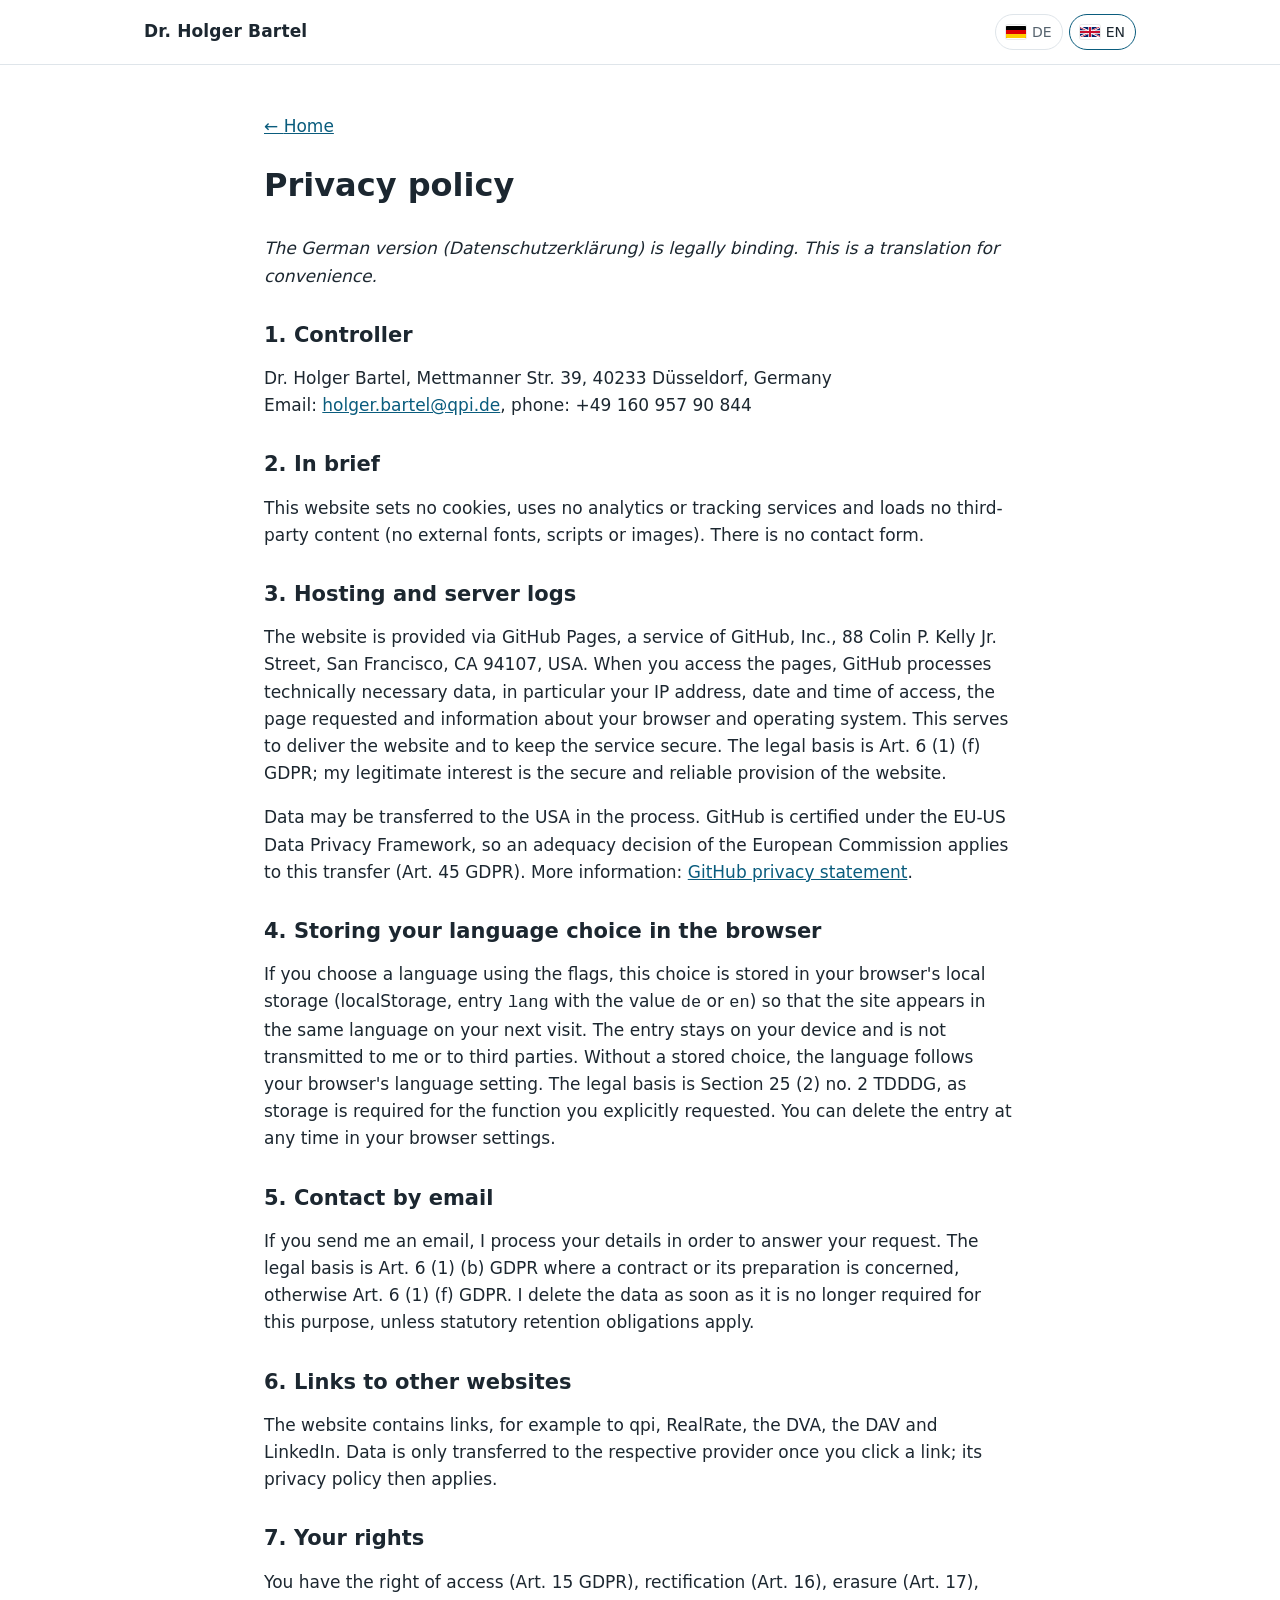
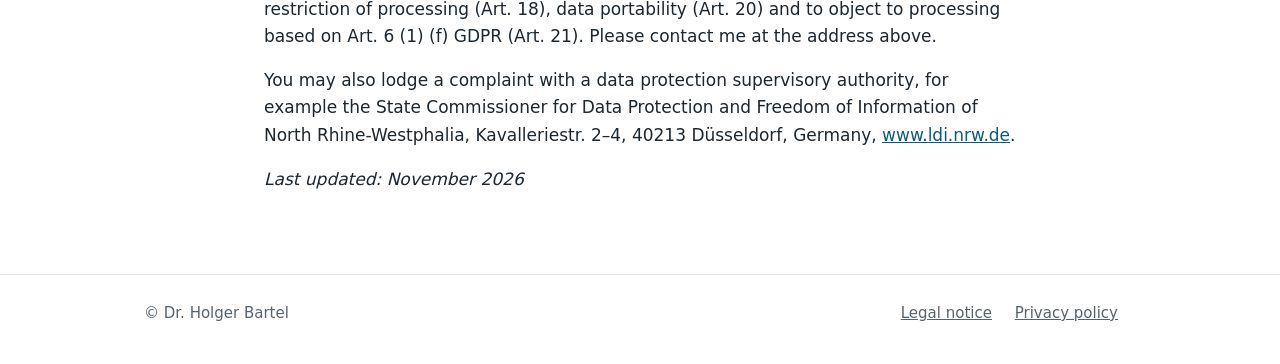
==== datenschutz.html @ e02b3cba "drbartel.com: statische Seite DE/EN mit Impressum und Datenschutz (Entwurf zur Vorschau) Co-Authored" ====
<!doctype html>
<html lang="en" data-title-de="Datenschutzerklärung – Dr. Holger Bartel" data-title-en="Privacy policy – Dr. Holger Bartel">
<head>
  <meta charset="utf-8">
  <meta name="viewport" content="width=device-width, initial-scale=1">
  <meta http-equiv="Content-Security-Policy" content="default-src 'self'; img-src 'self' data:; style-src 'self'; script-src 'self'; base-uri 'none'; form-action 'none'">
  <meta name="referrer" content="strict-origin-when-cross-origin">
  <title>Privacy policy – Dr. Holger Bartel</title>
  <link rel="stylesheet" href="assets/style.css">
  <link rel="icon" href="data:,">
  <script src="assets/lang.js"></script>
</head>
<body>

<header class="top">
  <div class="wrap">
    <a class="brand" href="./">Dr. Holger Bartel</a>
    <div class="langs" role="group" aria-label="Sprache / Language">
      <button type="button" data-set-lang="de" aria-pressed="false" title="Deutsch">
        <svg viewBox="0 0 5 3" aria-hidden="true"><rect width="5" height="3" y="0" fill="#000"/><rect width="5" height="2" y="1" fill="#D00"/><rect width="5" height="1" y="2" fill="#FFCE00"/></svg>DE
      </button>
      <button type="button" data-set-lang="en" aria-pressed="false" title="English">
        <svg viewBox="0 0 60 30" aria-hidden="true"><clipPath id="uk-t"><path d="M30,15 h30 v15 z v15 h-30 z h-30 v-15 z v-15 h30 z"/></clipPath><path d="M0,0 v30 h60 v-30 z" fill="#012169"/><path d="M0,0 L60,30 M60,0 L0,30" stroke="#fff" stroke-width="6"/><path d="M0,0 L60,30 M60,0 L0,30" clip-path="url(#uk-t)" stroke="#C8102E" stroke-width="4"/><path d="M30,0 v30 M0,15 h60" stroke="#fff" stroke-width="10"/><path d="M30,0 v30 M0,15 h60" stroke="#C8102E" stroke-width="6"/></svg>EN
      </button>
    </div>
  </div>
</header>

<main class="legal">
  <div class="wrap">
    <a class="back" href="./">← <span data-l="de">Zur Startseite</span><span data-l="en">Home</span></a>

    <div data-l="de">
      <h1>Datenschutzerklärung</h1>

      <h2>1. Verantwortlicher</h2>
      <p>Dr. Holger Bartel, Mettmanner Str. 39, 40233 Düsseldorf, Deutschland<br>
      E-Mail: <a href="mailto:holger.bartel@qpi.de">holger.bartel@qpi.de</a>, Telefon: +49 160 957 90 844</p>

      <h2>2. Das Wichtigste in Kürze</h2>
      <p>Diese Website setzt keine Cookies, verwendet keine Analyse- oder Tracking-Dienste und lädt keine
      Inhalte von Dritten (keine externen Schriften, Skripte oder Bilder). Es gibt kein Kontaktformular.</p>

      <h2>3. Hosting und Server-Protokolle</h2>
      <p>Die Website wird über GitHub Pages bereitgestellt, einen Dienst der GitHub, Inc., 88 Colin P. Kelly Jr.
      Street, San Francisco, CA 94107, USA. Beim Aufruf der Seiten verarbeitet GitHub technisch notwendige Daten,
      insbesondere Ihre IP-Adresse, Datum und Uhrzeit des Abrufs, die aufgerufene Seite sowie Angaben zu Browser
      und Betriebssystem. Dies dient der Auslieferung der Website und der Sicherheit des Dienstes.
      Rechtsgrundlage ist Art. 6 Abs. 1 lit. f DSGVO; mein berechtigtes Interesse liegt in einer sicheren und
      zuverlässigen Bereitstellung der Website.</p>
      <p>Dabei können Daten in die USA übermittelt werden. GitHub ist nach dem EU-US Data Privacy Framework
      zertifiziert; für diese Übermittlung besteht damit ein Angemessenheitsbeschluss der EU-Kommission
      (Art. 45 DSGVO). Weitere Informationen:
      <a href="https://docs.github.com/de/site-policy/privacy-policies/github-general-privacy-statement" rel="noopener">Datenschutzerklärung von GitHub</a>.</p>

      <h2>4. Speicherung der Sprachwahl im Browser</h2>
      <p>Wenn Sie über die Flaggen die Sprache wählen, wird diese Wahl im lokalen Speicher Ihres Browsers
      (localStorage, Eintrag <code>lang</code> mit dem Wert <code>de</code> oder <code>en</code>) abgelegt, damit
      die Seite beim nächsten Besuch in derselben Sprache erscheint. Der Eintrag bleibt auf Ihrem Gerät und wird
      nicht an mich oder Dritte übertragen. Ohne gespeicherte Wahl richtet sich die Sprache nach der
      Spracheinstellung Ihres Browsers. Rechtsgrundlage ist § 25 Abs. 2 Nr. 2 TDDDG, da die Speicherung für die
      von Ihnen ausdrücklich gewünschte Funktion erforderlich ist. Sie können den Eintrag jederzeit über die
      Einstellungen Ihres Browsers löschen.</p>

      <h2>5. Kontakt per E-Mail</h2>
      <p>Wenn Sie mir eine E-Mail schreiben, verarbeite ich Ihre Angaben, um Ihre Anfrage zu beantworten.
      Rechtsgrundlage ist Art. 6 Abs. 1 lit. b DSGVO, soweit es um einen Vertrag oder dessen Anbahnung geht,
      sonst Art. 6 Abs. 1 lit. f DSGVO. Ich lösche die Daten, sobald sie dafür nicht mehr erforderlich sind und
      keine gesetzlichen Aufbewahrungspflichten entgegenstehen.</p>

      <h2>6. Links zu anderen Websites</h2>
      <p>Die Website enthält Links, zum Beispiel zu qpi, RealRate, der DVA, der DAV und LinkedIn. Erst wenn Sie
      einen Link anklicken, werden Daten an den jeweiligen Anbieter übertragen; dann gilt dessen
      Datenschutzerklärung.</p>

      <h2>7. Ihre Rechte</h2>
      <p>Sie haben das Recht auf Auskunft (Art. 15 DSGVO), Berichtigung (Art. 16), Löschung (Art. 17),
      Einschränkung der Verarbeitung (Art. 18), Datenübertragbarkeit (Art. 20) und Widerspruch gegen
      Verarbeitungen auf Grundlage von Art. 6 Abs. 1 lit. f DSGVO (Art. 21). Wenden Sie sich dazu an die oben
      genannte Adresse.</p>
      <p>Sie können sich außerdem bei einer Datenschutz-Aufsichtsbehörde beschweren, zum Beispiel bei der
      Landesbeauftragten für Datenschutz und Informationsfreiheit Nordrhein-Westfalen, Kavalleriestr. 2–4,
      40213 Düsseldorf, <a href="https://www.ldi.nrw.de/" rel="noopener">www.ldi.nrw.de</a>.</p>

      <p><em>Stand: November 2026</em></p>
    </div>

    <div data-l="en">
      <h1>Privacy policy</h1>
      <p><em>The German version (Datenschutzerklärung) is legally binding. This is a translation for convenience.</em></p>

      <h2>1. Controller</h2>
      <p>Dr. Holger Bartel, Mettmanner Str. 39, 40233 Düsseldorf, Germany<br>
      Email: <a href="mailto:holger.bartel@qpi.de">holger.bartel@qpi.de</a>, phone: +49 160 957 90 844</p>

      <h2>2. In brief</h2>
      <p>This website sets no cookies, uses no analytics or tracking services and loads no third-party content
      (no external fonts, scripts or images). There is no contact form.</p>

      <h2>3. Hosting and server logs</h2>
      <p>The website is provided via GitHub Pages, a service of GitHub, Inc., 88 Colin P. Kelly Jr. Street,
      San Francisco, CA 94107, USA. When you access the pages, GitHub processes technically necessary data, in
      particular your IP address, date and time of access, the page requested and information about your browser
      and operating system. This serves to deliver the website and to keep the service secure. The legal basis is
      Art. 6 (1) (f) GDPR; my legitimate interest is the secure and reliable provision of the website.</p>
      <p>Data may be transferred to the USA in the process. GitHub is certified under the EU-US Data Privacy
      Framework, so an adequacy decision of the European Commission applies to this transfer (Art. 45 GDPR).
      More information:
      <a href="https://docs.github.com/en/site-policy/privacy-policies/github-general-privacy-statement" rel="noopener">GitHub privacy statement</a>.</p>

      <h2>4. Storing your language choice in the browser</h2>
      <p>If you choose a language using the flags, this choice is stored in your browser's local storage
      (localStorage, entry <code>lang</code> with the value <code>de</code> or <code>en</code>) so that the site
      appears in the same language on your next visit. The entry stays on your device and is not transmitted to me
      or to third parties. Without a stored choice, the language follows your browser's language setting. The legal
      basis is Section 25 (2) no. 2 TDDDG, as storage is required for the function you explicitly requested. You can
      delete the entry at any time in your browser settings.</p>

      <h2>5. Contact by email</h2>
      <p>If you send me an email, I process your details in order to answer your request. The legal basis is
      Art. 6 (1) (b) GDPR where a contract or its preparation is concerned, otherwise Art. 6 (1) (f) GDPR. I delete
      the data as soon as it is no longer required for this purpose, unless statutory retention obligations apply.</p>

      <h2>6. Links to other websites</h2>
      <p>The website contains links, for example to qpi, RealRate, the DVA, the DAV and LinkedIn. Data is only
      transferred to the respective provider once you click a link; its privacy policy then applies.</p>

      <h2>7. Your rights</h2>
      <p>You have the right of access (Art. 15 GDPR), rectification (Art. 16), erasure (Art. 17), restriction of
      processing (Art. 18), data portability (Art. 20) and to object to processing based on Art. 6 (1) (f) GDPR
      (Art. 21). Please contact me at the address above.</p>
      <p>You may also lodge a complaint with a data protection supervisory authority, for example the State
      Commissioner for Data Protection and Freedom of Information of North Rhine-Westphalia, Kavalleriestr. 2–4,
      40213 Düsseldorf, Germany, <a href="https://www.ldi.nrw.de/" rel="noopener">www.ldi.nrw.de</a>.</p>

      <p><em>Last updated: November 2026</em></p>
    </div>
  </div>
</main>

<footer>
  <div class="wrap">
    <span>© Dr. Holger Bartel</span>
    <nav>
      <a href="impressum.html"><span data-l="de">Impressum</span><span data-l="en">Legal notice</span></a>
      <a href="datenschutz.html"><span data-l="de">Datenschutz</span><span data-l="en">Privacy policy</span></a>
    </nav>
  </div>
</footer>

</body>
</html>
---- assets/style.css ----
:root {
  --ink: #1c2730;
  --muted: #56636e;
  --line: #dfe5ea;
  --bg: #ffffff;
  --soft: #f4f7f9;
  --accent: #0a5c7d;
  --accent-ink: #ffffff;
  --radius: 14px;
  --max: 1040px;
}

* { box-sizing: border-box; }

html { -webkit-text-size-adjust: 100%; }

body {
  margin: 0;
  font-family: system-ui, -apple-system, "Segoe UI", Roboto, "Helvetica Neue", Arial, sans-serif;
  font-size: 17px;
  line-height: 1.6;
  color: var(--ink);
  background: var(--bg);
}

/* Language switching: without JavaScript English is shown. */
[data-l="de"] { display: none; }
html[data-lang="de"] [data-l="de"] { display: revert; }
html[data-lang="de"] [data-l="en"] { display: none; }

a { color: var(--accent); }
a:hover { text-decoration-thickness: 2px; }

.wrap { max-width: var(--max); margin: 0 auto; padding: 0 24px; }

/* Header */
.top {
  border-bottom: 1px solid var(--line);
  background: var(--bg);
}
.top .wrap {
  display: flex;
  align-items: center;
  justify-content: space-between;
  gap: 16px;
  min-height: 64px;
}
.brand {
  font-weight: 650;
  letter-spacing: 0.01em;
  color: var(--ink);
  text-decoration: none;
}
.langs { display: flex; gap: 6px; }
.langs button {
  display: inline-flex;
  align-items: center;
  gap: 6px;
  padding: 6px 10px;
  border: 1px solid var(--line);
  border-radius: 999px;
  background: var(--bg);
  color: var(--muted);
  font: inherit;
  font-size: 14px;
  cursor: pointer;
}
.langs button[aria-pressed="true"] {
  border-color: var(--accent);
  color: var(--ink);
}
.langs svg { width: 20px; height: 14px; border-radius: 2px; box-shadow: 0 0 0 1px rgba(0,0,0,.08); }

/* Hero */
.hero { padding: 72px 0 56px; background: var(--soft); border-bottom: 1px solid var(--line); }
.hero h1 { font-size: clamp(30px, 4.4vw, 44px); line-height: 1.15; margin: 0 0 10px; }
.hero .role { font-size: 19px; color: var(--muted); margin: 0 0 22px; }
.hero p.lead { max-width: 720px; margin: 0; font-size: 19px; }

/* Sections */
section { padding: 56px 0; }
h2 { font-size: 26px; line-height: 1.25; margin: 0 0 24px; }
h3 { font-size: 20px; line-height: 1.3; margin: 0 0 10px; }

.cards {
  display: grid;
  grid-template-columns: repeat(3, minmax(0, 1fr));
  gap: 20px;
}
.card h3 { hyphens: auto; overflow-wrap: break-word; }
.card {
  border: 1px solid var(--line);
  border-radius: var(--radius);
  padding: 26px 24px 22px;
  display: flex;
  flex-direction: column;
}
.card p { margin: 0 0 14px; }
.card ul { margin: 0 0 16px; padding-left: 20px; color: var(--muted); font-size: 15.5px; }
.card .more { margin-top: auto; font-weight: 600; }
.kicker {
  font-size: 13px;
  font-weight: 650;
  letter-spacing: .08em;
  text-transform: uppercase;
  color: var(--accent);
  margin: 0 0 8px;
}

.about { background: var(--soft); border-top: 1px solid var(--line); border-bottom: 1px solid var(--line); }
.about .cols { display: grid; grid-template-columns: 1.4fr 1fr; gap: 40px; }
.about p { margin-top: 0; }
.about ul { margin: 0; padding-left: 20px; }
.about li { margin-bottom: 6px; }

.contact p { margin: 0 0 8px; }
.button {
  display: inline-block;
  margin-top: 14px;
  padding: 11px 20px;
  border-radius: 999px;
  background: var(--accent);
  color: var(--accent-ink);
  text-decoration: none;
  font-weight: 600;
}
.button:hover { filter: brightness(1.08); }
.contact .after-button { margin-top: 18px; }

/* Footer */
footer { border-top: 1px solid var(--line); padding: 26px 0 40px; color: var(--muted); font-size: 15px; }
footer .wrap { display: flex; flex-wrap: wrap; justify-content: space-between; gap: 12px; }
footer nav a { margin-right: 18px; color: var(--muted); }

/* Legal pages */
.legal { padding: 48px 0 64px; }
.legal .wrap { max-width: 800px; }
.legal h1 { font-size: 32px; margin: 0 0 24px; }
.legal h2 { font-size: 21px; margin: 32px 0 10px; }
.legal p, .legal li { color: var(--ink); }
.back { display: inline-block; margin-bottom: 20px; }

@media (max-width: 860px) {
  .cards { grid-template-columns: 1fr; }
  .about .cols { grid-template-columns: 1fr; gap: 24px; }
  .hero { padding: 52px 0 40px; }
}

@media (prefers-color-scheme: dark) {
  :root {
    --ink: #e6ecf0;
    --muted: #a3b1bc;
    --line: #2a3742;
    --bg: #12191f;
    --soft: #172129;
    --accent: #6cc3e6;
    --accent-ink: #0b1418;
  }
}
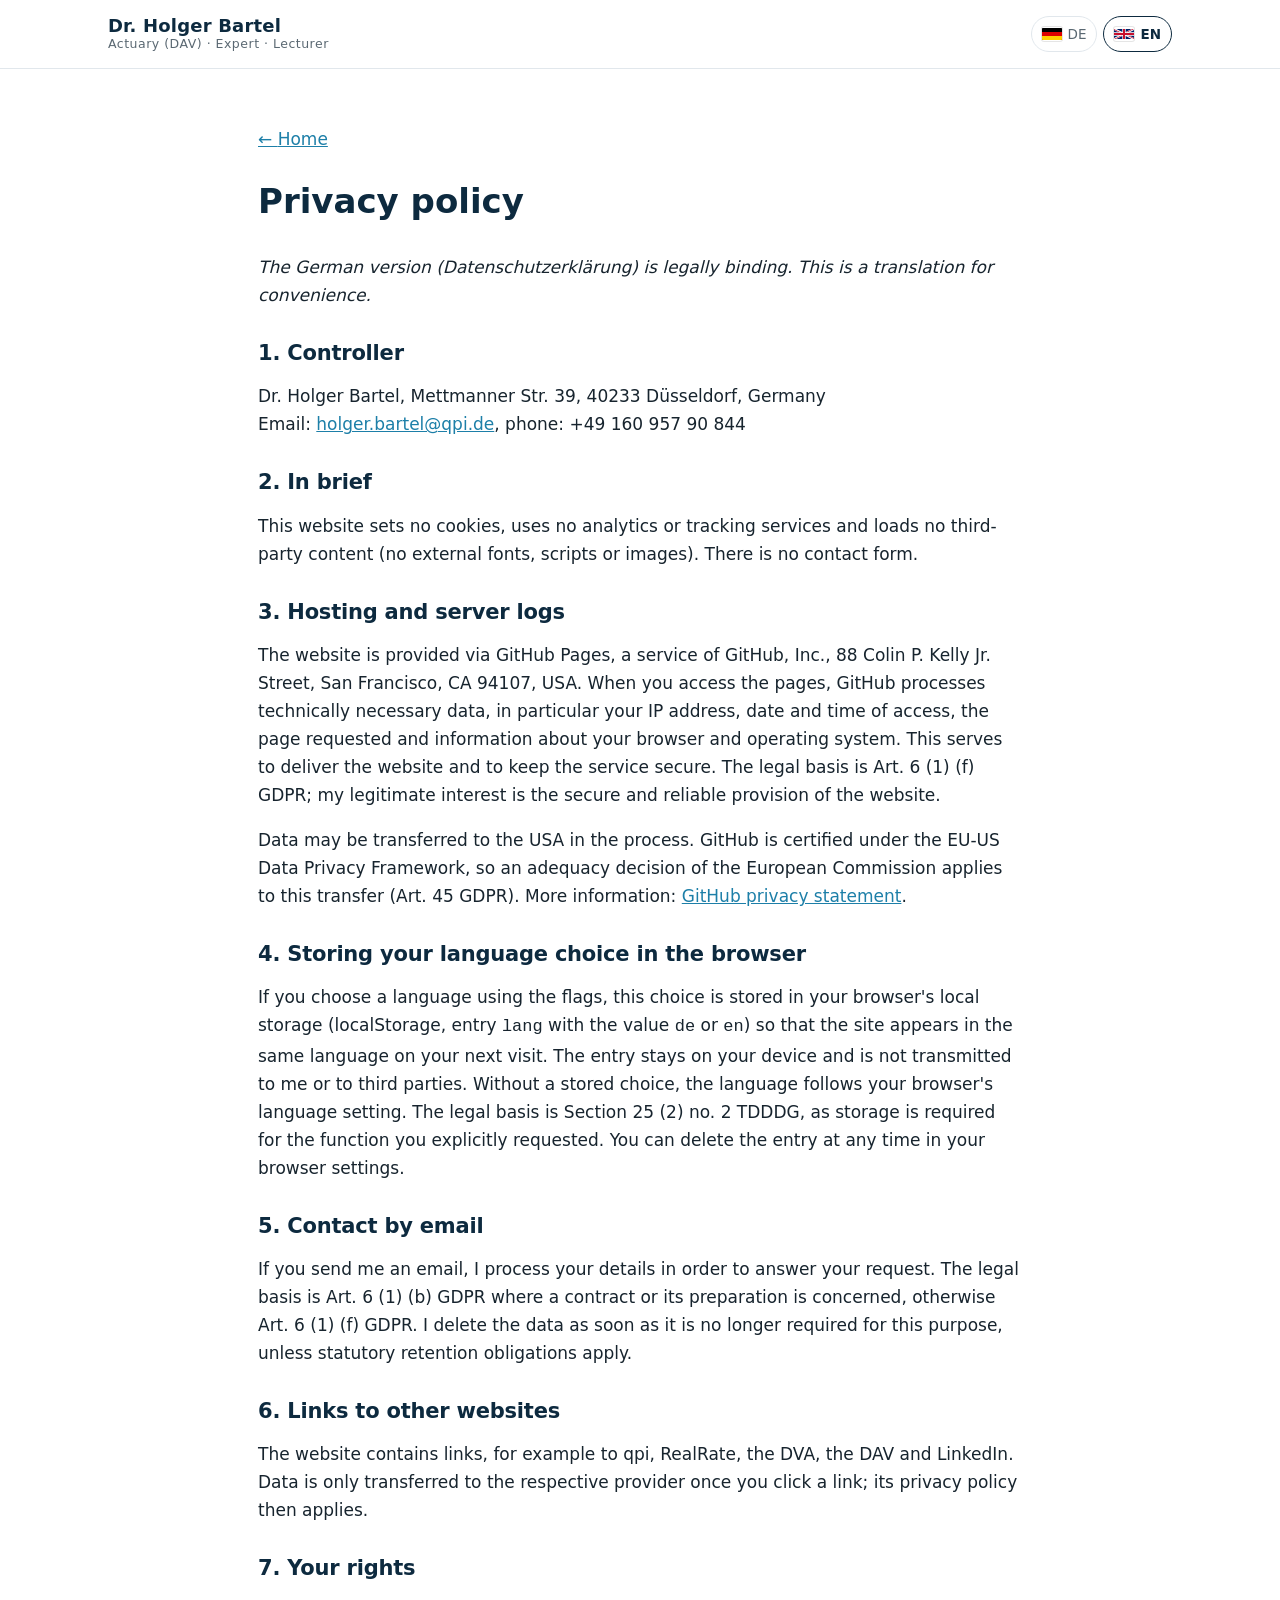
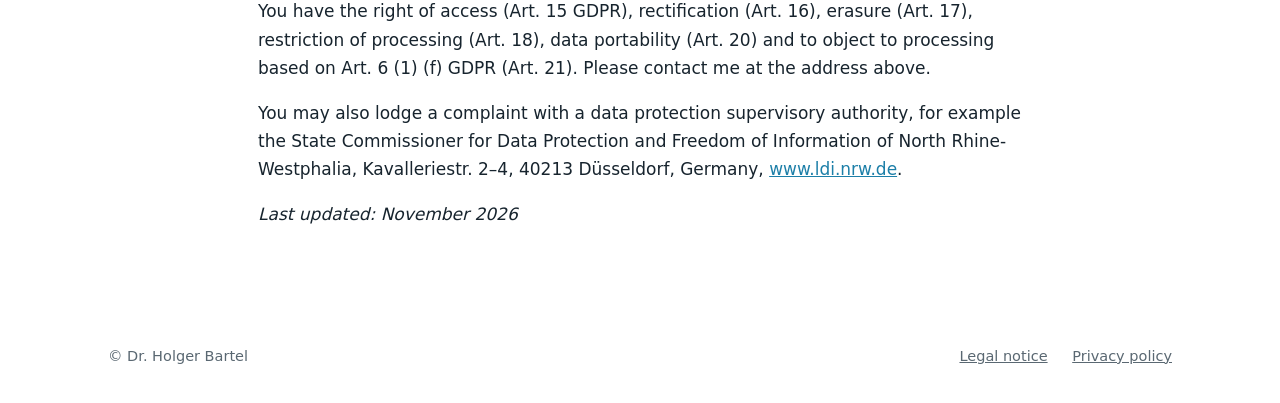
==== commit 24a493f3: "Neugestaltung: Porträt, Kopfbereich, gleich aufgebaute Leistungskarten, Vorgehen, Seminare, Werdegan" ====
--- a/datenschutz.html
+++ b/datenschutz.html
@@ -14,7 +14,7 @@
 
 <header class="top">
   <div class="wrap">
-    <a class="brand" href="./">Dr. Holger Bartel</a>
+    <a class="brand" href="./"><strong>Dr. Holger Bartel</strong><small><span data-l="de">Aktuar (DAV) · Gutachter · Dozent</span><span data-l="en">Actuary (DAV) · Expert · Lecturer</span></small></a>
     <div class="langs" role="group" aria-label="Sprache / Language">
       <button type="button" data-set-lang="de" aria-pressed="false" title="Deutsch">
         <svg viewBox="0 0 5 3" aria-hidden="true"><rect width="5" height="3" y="0" fill="#000"/><rect width="5" height="2" y="1" fill="#D00"/><rect width="5" height="1" y="2" fill="#FFCE00"/></svg>DE
--- a/assets/style.css
+++ b/assets/style.css
@@ -1,24 +1,29 @@
+/* drbartel.com – no external fonts or resources */
 :root {
-  --ink: #1c2730;
-  --muted: #56636e;
-  --line: #dfe5ea;
+  --navy: #0d2a3f;
+  --navy-2: #123a56;
+  --ink: #17242e;
+  --muted: #5a6872;
+  --line: #e1e7ec;
   --bg: #ffffff;
-  --soft: #f4f7f9;
-  --accent: #0a5c7d;
-  --accent-ink: #ffffff;
-  --radius: 14px;
-  --max: 1040px;
+  --soft: #f3f6f9;
+  --accent: #1d7fa8;
+  --accent-2: #3fb3c9;
+  --gold: #c8a45c;
+  --radius: 18px;
+  --max: 1120px;
+  --shadow: 0 1px 2px rgba(13, 42, 63, .06), 0 8px 28px rgba(13, 42, 63, .08);
 }
 
 * { box-sizing: border-box; }
-
-html { -webkit-text-size-adjust: 100%; }
+html { -webkit-text-size-adjust: 100%; scroll-behavior: smooth; }
+@media (prefers-reduced-motion: reduce) { html { scroll-behavior: auto; } }
 
 body {
   margin: 0;
   font-family: system-ui, -apple-system, "Segoe UI", Roboto, "Helvetica Neue", Arial, sans-serif;
   font-size: 17px;
-  line-height: 1.6;
+  line-height: 1.65;
   color: var(--ink);
   background: var(--bg);
 }
@@ -29,131 +34,259 @@
 html[data-lang="de"] [data-l="en"] { display: none; }
 
 a { color: var(--accent); }
-a:hover { text-decoration-thickness: 2px; }
-
-.wrap { max-width: var(--max); margin: 0 auto; padding: 0 24px; }
-
-/* Header */
+img { max-width: 100%; height: auto; display: block; }
+.wrap { max-width: var(--max); margin: 0 auto; padding: 0 28px; }
+.skip { position: absolute; left: -9999px; }
+.skip:focus { left: 16px; top: 12px; z-index: 100; background: #fff; padding: 8px 12px; border-radius: 8px; }
+
+/* ---------- Header ---------- */
 .top {
+  position: sticky;
+  top: 0;
+  z-index: 50;
+  background: rgba(255, 255, 255, .92);
+  backdrop-filter: saturate(160%) blur(10px);
+  -webkit-backdrop-filter: saturate(160%) blur(10px);
   border-bottom: 1px solid var(--line);
-  background: var(--bg);
-}
-.top .wrap {
-  display: flex;
-  align-items: center;
-  justify-content: space-between;
-  gap: 16px;
-  min-height: 64px;
-}
-.brand {
-  font-weight: 650;
-  letter-spacing: 0.01em;
-  color: var(--ink);
-  text-decoration: none;
-}
+}
+.top .wrap { display: flex; align-items: center; gap: 28px; min-height: 68px; }
+.brand { display: flex; flex-direction: column; line-height: 1.15; text-decoration: none; color: var(--navy); }
+.brand strong { font-size: 18px; letter-spacing: .01em; }
+.brand small { font-size: 12.5px; color: var(--muted); letter-spacing: .04em; }
+.nav { display: flex; gap: 22px; margin-left: auto; }
+.nav a { color: var(--ink); text-decoration: none; font-size: 15.5px; font-weight: 500; }
+.nav a:hover { color: var(--accent); }
 .langs { display: flex; gap: 6px; }
+.brand + .langs { margin-left: auto; }
 .langs button {
-  display: inline-flex;
-  align-items: center;
-  gap: 6px;
-  padding: 6px 10px;
-  border: 1px solid var(--line);
-  border-radius: 999px;
-  background: var(--bg);
-  color: var(--muted);
-  font: inherit;
-  font-size: 14px;
-  cursor: pointer;
-}
-.langs button[aria-pressed="true"] {
-  border-color: var(--accent);
-  color: var(--ink);
-}
-.langs svg { width: 20px; height: 14px; border-radius: 2px; box-shadow: 0 0 0 1px rgba(0,0,0,.08); }
-
-/* Hero */
-.hero { padding: 72px 0 56px; background: var(--soft); border-bottom: 1px solid var(--line); }
-.hero h1 { font-size: clamp(30px, 4.4vw, 44px); line-height: 1.15; margin: 0 0 10px; }
-.hero .role { font-size: 19px; color: var(--muted); margin: 0 0 22px; }
-.hero p.lead { max-width: 720px; margin: 0; font-size: 19px; }
-
-/* Sections */
-section { padding: 56px 0; }
-h2 { font-size: 26px; line-height: 1.25; margin: 0 0 24px; }
-h3 { font-size: 20px; line-height: 1.3; margin: 0 0 10px; }
-
-.cards {
-  display: grid;
-  grid-template-columns: repeat(3, minmax(0, 1fr));
-  gap: 20px;
-}
+  display: inline-flex; align-items: center; gap: 6px;
+  padding: 6px 10px; border: 1px solid var(--line); border-radius: 999px;
+  background: #fff; color: var(--muted); font: inherit; font-size: 13.5px; cursor: pointer;
+}
+.langs button[aria-pressed="true"] { border-color: var(--navy); color: var(--navy); font-weight: 600; }
+.langs svg { width: 20px; height: 14px; border-radius: 2px; box-shadow: 0 0 0 1px rgba(0,0,0,.1); }
+
+/* ---------- Buttons ---------- */
+.btn {
+  display: inline-flex; align-items: center; gap: 8px;
+  padding: 13px 24px; border-radius: 999px;
+  font-weight: 600; font-size: 16px; text-decoration: none;
+  transition: transform .15s ease, box-shadow .15s ease, background .15s ease;
+}
+.btn:hover { transform: translateY(-1px); }
+.btn-primary { background: var(--gold); color: var(--navy); box-shadow: 0 6px 18px rgba(200, 164, 92, .35); }
+.btn-ghost { color: #fff; border: 1px solid rgba(255,255,255,.45); }
+.btn-ghost:hover { background: rgba(255,255,255,.08); }
+.btn-dark { background: var(--navy); color: #fff; }
+
+/* ---------- Hero ---------- */
+.hero {
+  position: relative;
+  overflow: hidden;
+  color: #fff;
+  background:
+    radial-gradient(900px 480px at 85% 10%, rgba(63, 179, 201, .28), transparent 60%),
+    radial-gradient(700px 420px at 10% 110%, rgba(29, 127, 168, .35), transparent 60%),
+    linear-gradient(135deg, var(--navy) 0%, var(--navy-2) 100%);
+}
+.hero::after {
+  content: ""; position: absolute; inset: 0; pointer-events: none;
+  background-image: linear-gradient(rgba(255,255,255,.04) 1px, transparent 1px),
+                    linear-gradient(90deg, rgba(255,255,255,.04) 1px, transparent 1px);
+  background-size: 44px 44px;
+  mask-image: linear-gradient(180deg, rgba(0,0,0,.9), transparent 85%);
+  -webkit-mask-image: linear-gradient(180deg, rgba(0,0,0,.9), transparent 85%);
+}
+.hero .wrap {
+  position: relative; z-index: 1;
+  display: grid; grid-template-columns: 1.25fr .85fr; gap: 56px; align-items: center;
+  padding-top: 84px; padding-bottom: 92px;
+}
+.eyebrow {
+  display: inline-block; margin: 0 0 18px;
+  font-size: 13.5px; font-weight: 650; letter-spacing: .12em; text-transform: uppercase;
+  color: var(--accent-2);
+}
+.hero h1 { font-size: clamp(34px, 4.6vw, 54px); line-height: 1.08; margin: 0 0 20px; letter-spacing: -.01em; }
+.hero h1 em { font-style: normal; color: var(--gold); }
+.hero .lead { font-size: 19.5px; color: rgba(255,255,255,.86); margin: 0 0 32px; max-width: 600px; }
+.hero .actions { display: flex; flex-wrap: wrap; gap: 14px; }
+.portrait { position: relative; justify-self: end; width: min(380px, 100%); }
+.portrait::before {
+  content: ""; position: absolute; inset: 22px -22px -22px 22px;
+  border: 2px solid rgba(200, 164, 92, .7); border-radius: 26px;
+}
+.portrait picture, .portrait img { position: relative; border-radius: 26px; box-shadow: 0 24px 60px rgba(0,0,0,.35); }
+.portrait figcaption {
+  position: absolute; left: -26px; bottom: 28px;
+  background: #fff; color: var(--navy); border-radius: 14px; padding: 12px 16px;
+  box-shadow: var(--shadow); font-size: 14px; line-height: 1.35;
+}
+.portrait figcaption strong { display: block; font-size: 15.5px; }
+
+/* ---------- Facts strip ---------- */
+.facts { background: #fff; border-bottom: 1px solid var(--line); }
+.facts ul {
+  list-style: none; margin: 0; padding: 0;
+  display: grid; grid-template-columns: repeat(4, minmax(0, 1fr));
+}
+.facts li { padding: 26px 22px; border-left: 1px solid var(--line); }
+.facts li:first-child { border-left: 0; padding-left: 0; }
+.facts b { display: block; font-size: 17px; color: var(--navy); }
+.facts li > span { color: var(--muted); font-size: 14.5px; }
+
+/* ---------- Sections ---------- */
+section { padding: 92px 0; }
+.section-head { max-width: 720px; margin: 0 0 44px; }
+.section-head .eyebrow { color: var(--accent); }
+h2 { font-size: clamp(28px, 3.2vw, 38px); line-height: 1.15; margin: 0 0 14px; color: var(--navy); letter-spacing: -.01em; }
+.section-head p { margin: 0; color: var(--muted); font-size: 18.5px; }
+h3 { font-size: 21px; line-height: 1.3; margin: 0 0 12px; color: var(--navy); }
+
+/* Service cards: identical structure, equal height */
+.cards { display: grid; grid-template-columns: repeat(3, minmax(0, 1fr)); gap: 24px; align-items: stretch; }
+.card {
+  display: flex; flex-direction: column;
+  background: #fff; border: 1px solid var(--line); border-radius: var(--radius);
+  padding: 32px 28px 28px; box-shadow: var(--shadow);
+  transition: transform .2s ease, box-shadow .2s ease;
+}
+.card:hover { transform: translateY(-3px); box-shadow: 0 2px 4px rgba(13,42,63,.06), 0 18px 40px rgba(13,42,63,.12); }
+.icon {
+  width: 56px; height: 56px; border-radius: 16px; margin-bottom: 22px;
+  display: grid; place-items: center;
+  background: linear-gradient(135deg, var(--navy-2), var(--accent));
+}
+.icon svg { width: 28px; height: 28px; stroke: #fff; fill: none; stroke-width: 1.8; stroke-linecap: round; stroke-linejoin: round; }
 .card h3 { hyphens: auto; overflow-wrap: break-word; }
-.card {
-  border: 1px solid var(--line);
-  border-radius: var(--radius);
-  padding: 26px 24px 22px;
-  display: flex;
-  flex-direction: column;
-}
-.card p { margin: 0 0 14px; }
-.card ul { margin: 0 0 16px; padding-left: 20px; color: var(--muted); font-size: 15.5px; }
-.card .more { margin-top: auto; font-weight: 600; }
-.kicker {
-  font-size: 13px;
-  font-weight: 650;
-  letter-spacing: .08em;
-  text-transform: uppercase;
-  color: var(--accent);
-  margin: 0 0 8px;
-}
-
+/* Align icon, title, text, list and link row across all three cards */
+@supports (grid-template-rows: subgrid) {
+  .card { display: grid; grid-row: span 5; grid-template-rows: subgrid; row-gap: 0; }
+  .card .more { margin-top: 0; align-self: end; }
+}
+.card p { margin: 0 0 18px; color: var(--muted); }
+.ticks { list-style: none; margin: 0 0 26px; padding: 0; }
+.ticks li { position: relative; padding-left: 28px; margin-bottom: 9px; font-size: 15.5px; line-height: 1.5; }
+.ticks li::before {
+  content: ""; position: absolute; left: 0; top: 4px; width: 16px; height: 16px; border-radius: 50%;
+  background: rgba(29,127,168,.12);
+}
+.ticks li::after {
+  content: ""; position: absolute; left: 5px; top: 8px; width: 6px; height: 4px;
+  border-left: 2px solid var(--accent); border-bottom: 2px solid var(--accent); transform: rotate(-45deg);
+}
+.card .more {
+  margin-top: auto; padding-top: 18px; border-top: 1px solid var(--line);
+  display: flex; flex-wrap: wrap; gap: 8px 18px; font-weight: 600;
+}
+.card .more a { text-decoration: none; }
+.card .more a:hover { text-decoration: underline; }
+
+/* Approach */
+.approach { background: var(--soft); border-top: 1px solid var(--line); border-bottom: 1px solid var(--line); }
+.steps { list-style: none; margin: 0; padding: 0; display: grid; grid-template-columns: repeat(5, minmax(0, 1fr)); gap: 18px; counter-reset: step; }
+.steps li {
+  position: relative; background: #fff; border: 1px solid var(--line); border-radius: 16px;
+  padding: 24px 20px 22px; counter-increment: step;
+}
+.steps li::before {
+  content: counter(step, decimal-leading-zero);
+  display: block; font-size: 30px; font-weight: 700; color: var(--accent); opacity: .9; margin-bottom: 8px;
+}
+.steps h3 { font-size: 17.5px; margin-bottom: 6px; }
+.steps p { margin: 0; font-size: 15px; color: var(--muted); line-height: 1.5; }
+
+/* Seminars */
+.seminars .cols { display: grid; grid-template-columns: 1fr 1fr; gap: 48px; align-items: start; }
+.chips { list-style: none; margin: 0; padding: 0; display: flex; flex-wrap: wrap; gap: 10px; }
+.chips li {
+  padding: 9px 16px; border-radius: 999px; background: var(--soft); border: 1px solid var(--line);
+  font-size: 15px; color: var(--navy); font-weight: 500;
+}
+.panel {
+  background: linear-gradient(135deg, var(--navy) 0%, var(--navy-2) 100%); color: #fff;
+  border-radius: var(--radius); padding: 34px 32px; box-shadow: var(--shadow);
+}
+.panel h3 { color: #fff; }
+.panel dl { margin: 0; }
+.panel dt { font-weight: 650; color: var(--gold); margin-top: 16px; font-size: 14px; letter-spacing: .06em; text-transform: uppercase; }
+.panel dt:first-child { margin-top: 0; }
+.panel dd { margin: 4px 0 0; color: rgba(255,255,255,.88); }
+.panel .partners { margin-top: 24px; display: flex; gap: 12px; flex-wrap: wrap; }
+.panel .partners a {
+  color: #fff; text-decoration: none; border: 1px solid rgba(255,255,255,.35); border-radius: 999px;
+  padding: 8px 16px; font-size: 14.5px; font-weight: 600;
+}
+.panel .partners a:hover { background: rgba(255,255,255,.08); }
+
+/* About */
 .about { background: var(--soft); border-top: 1px solid var(--line); border-bottom: 1px solid var(--line); }
-.about .cols { display: grid; grid-template-columns: 1.4fr 1fr; gap: 40px; }
-.about p { margin-top: 0; }
-.about ul { margin: 0; padding-left: 20px; }
-.about li { margin-bottom: 6px; }
-
-.contact p { margin: 0 0 8px; }
-.button {
-  display: inline-block;
-  margin-top: 14px;
-  padding: 11px 20px;
-  border-radius: 999px;
-  background: var(--accent);
-  color: var(--accent-ink);
-  text-decoration: none;
-  font-weight: 600;
-}
-.button:hover { filter: brightness(1.08); }
-.contact .after-button { margin-top: 18px; }
+.about .cols { display: grid; grid-template-columns: 1.15fr 1fr; gap: 56px; align-items: start; }
+.about p { margin: 0 0 16px; }
+.timeline { list-style: none; margin: 0; padding: 0 0 0 26px; border-left: 2px solid rgba(29,127,168,.25); }
+.timeline li { position: relative; margin: 0 0 20px; }
+.timeline li::before {
+  content: ""; position: absolute; left: -33px; top: 6px; width: 12px; height: 12px; border-radius: 50%;
+  background: #fff; border: 3px solid var(--accent);
+}
+.timeline b { display: block; color: var(--navy); }
+.timeline li > span { color: var(--muted); font-size: 15.5px; }
+.creds { margin-top: 28px; display: grid; grid-template-columns: 1fr 1fr; gap: 12px; }
+.creds div { background: #fff; border: 1px solid var(--line); border-radius: 14px; padding: 14px 16px; font-size: 15px; }
+.creds b { display: block; color: var(--navy); }
+
+/* Quote */
+.quote { padding: 84px 0; text-align: center; }
+.quote blockquote { margin: 0 auto; max-width: 820px; }
+.quote p { font-size: clamp(22px, 2.6vw, 30px); line-height: 1.4; color: var(--navy); margin: 0 0 18px; font-weight: 500; }
+.quote p::before { content: "\201E"; color: var(--gold); }
+html[data-lang="en"] .quote p::before, html:not([data-lang]) .quote p::before { content: "\201C"; }
+.quote p::after { content: "\201C"; color: var(--gold); }
+html[data-lang="en"] .quote p::after, html:not([data-lang]) .quote p::after { content: "\201D"; }
+.quote cite { font-style: normal; color: var(--muted); }
+
+/* Contact */
+.contact {
+  color: #fff; text-align: center;
+  background:
+    radial-gradient(700px 360px at 50% 0%, rgba(63,179,201,.25), transparent 70%),
+    linear-gradient(135deg, var(--navy) 0%, var(--navy-2) 100%);
+}
+.contact h2 { color: #fff; }
+.contact p { color: rgba(255,255,255,.85); font-size: 18.5px; max-width: 640px; margin: 0 auto 30px; }
+.contact .actions { display: flex; justify-content: center; flex-wrap: wrap; gap: 14px; }
 
 /* Footer */
-footer { border-top: 1px solid var(--line); padding: 26px 0 40px; color: var(--muted); font-size: 15px; }
+footer { padding: 28px 0 36px; color: var(--muted); font-size: 14.5px; }
 footer .wrap { display: flex; flex-wrap: wrap; justify-content: space-between; gap: 12px; }
-footer nav a { margin-right: 18px; color: var(--muted); }
+footer nav a { margin-left: 20px; color: var(--muted); }
 
 /* Legal pages */
-.legal { padding: 48px 0 64px; }
-.legal .wrap { max-width: 800px; }
-.legal h1 { font-size: 32px; margin: 0 0 24px; }
+.legal { padding: 56px 0 72px; }
+.legal .wrap { max-width: 820px; }
+.legal h1 { font-size: 34px; margin: 0 0 24px; color: var(--navy); }
 .legal h2 { font-size: 21px; margin: 32px 0 10px; }
-.legal p, .legal li { color: var(--ink); }
 .back { display: inline-block; margin-bottom: 20px; }
 
-@media (max-width: 860px) {
-  .cards { grid-template-columns: 1fr; }
-  .about .cols { grid-template-columns: 1fr; gap: 24px; }
-  .hero { padding: 52px 0 40px; }
-}
-
-@media (prefers-color-scheme: dark) {
-  :root {
-    --ink: #e6ecf0;
-    --muted: #a3b1bc;
-    --line: #2a3742;
-    --bg: #12191f;
-    --soft: #172129;
-    --accent: #6cc3e6;
-    --accent-ink: #0b1418;
-  }
-}
+/* ---------- Responsive ---------- */
+@media (max-width: 1020px) {
+  .steps { grid-template-columns: repeat(2, minmax(0, 1fr)); }
+  .nav { display: none; }
+  .langs { margin-left: auto; }
+}
+@media (max-width: 880px) {
+  .hero .wrap { grid-template-columns: 1fr; gap: 40px; padding-top: 56px; padding-bottom: 64px; }
+  .portrait { justify-self: start; width: min(300px, 80%); }
+  .portrait figcaption { left: auto; right: -14px; }
+  .cards, .seminars .cols, .about .cols { grid-template-columns: 1fr; }
+  .facts ul { grid-template-columns: 1fr 1fr; }
+  .facts li:nth-child(3) { border-left: 0; padding-left: 0; }
+  section { padding: 64px 0; }
+}
+@media (max-width: 520px) {
+  .wrap { padding: 0 20px; }
+  .steps, .facts ul, .creds { grid-template-columns: 1fr; }
+  .facts li { border-left: 0; padding: 14px 0; border-top: 1px solid var(--line); }
+  .facts li:first-child { border-top: 0; }
+  .brand small { display: none; }
+}
